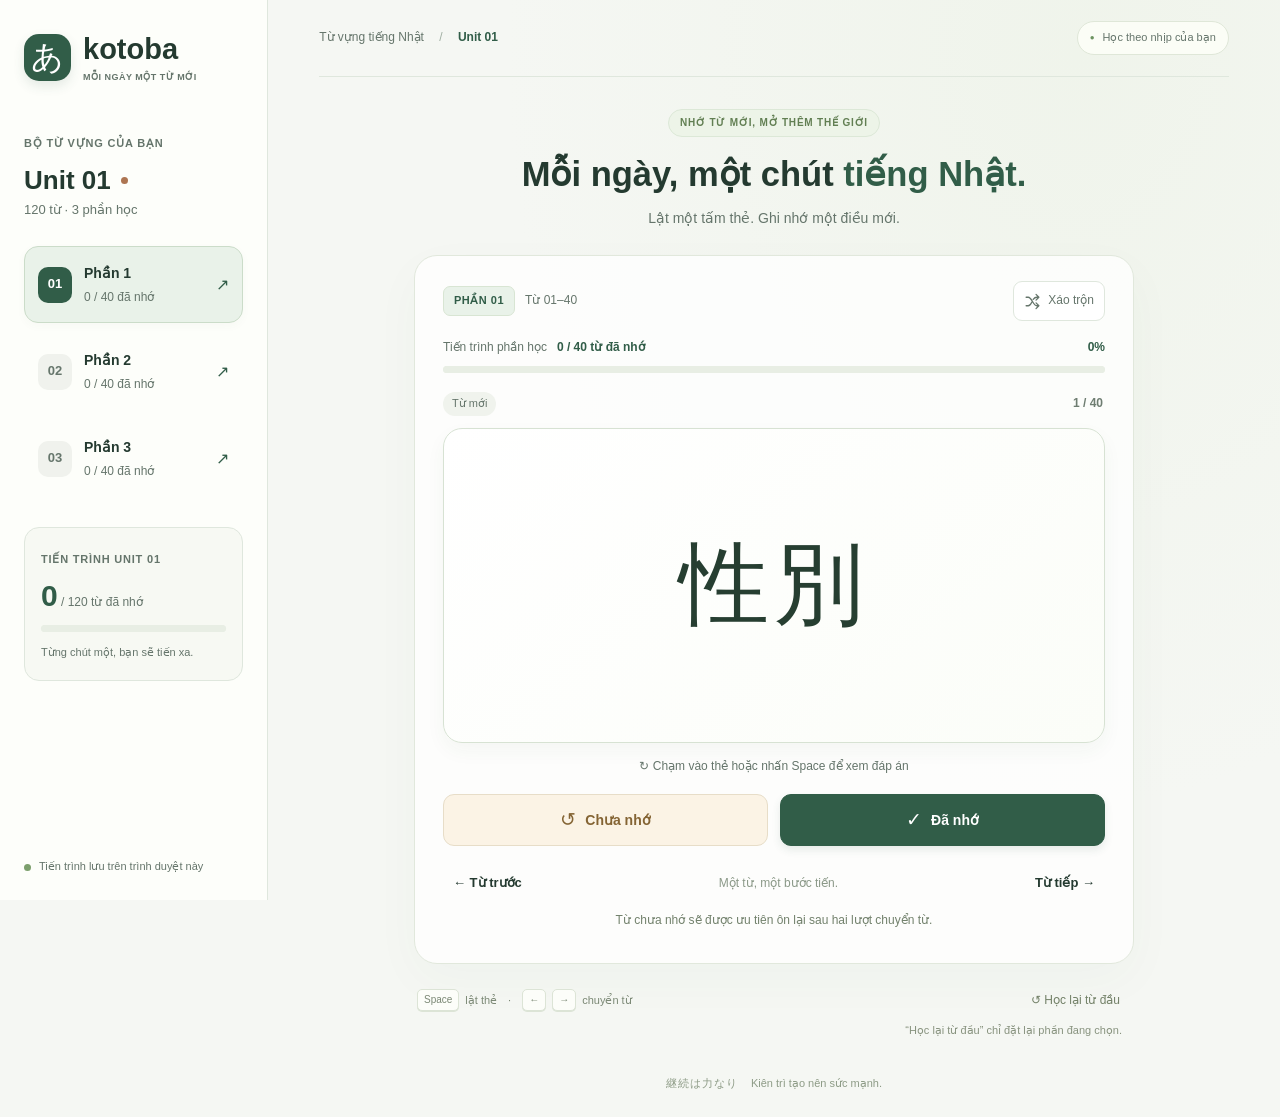
==== flashcard/index.html @ 6579798c "update" ====
<!DOCTYPE html>
<html lang="vi">
<head>
  <meta charset="UTF-8">
  <meta name="viewport" content="width=device-width, initial-scale=1.0">
  <meta name="description" content="Học 120 từ vựng tiếng Nhật Unit 01 bằng flashcard. Lật thẻ, ôn từ chưa nhớ và lưu tiến trình ngay trên trình duyệt.">
  <title>Kotoba — Flashcard tiếng Nhật · Unit 01</title>
  <link rel="icon" type="image/svg+xml" href="data:image/svg+xml,%3Csvg xmlns='http://www.w3.org/2000/svg' viewBox='0 0 64 64'%3E%3Crect width='64' height='64' rx='18' fill='%233a5848'/%3E%3Ctext x='32' y='44' text-anchor='middle' font-size='40' fill='%23fff'%3Eあ%3C/text%3E%3C/svg%3E">
  <link rel="stylesheet" href="style.css">
  <!-- defer chờ HTML được đọc xong mới chạy JavaScript. -->
  <script src="script.js" defer></script>
</head>
<body>
  <aside class="sidebar" aria-label="Danh sách phần học">
    <a class="brand" href="index.html" aria-label="Kotoba — Trang học từ vựng">
      <span class="brand-mark" lang="ja">あ</span>
      <span>kotoba<span class="brand-subtitle">MỖI NGÀY MỘT TỪ MỚI</span></span>
    </a>
    <div class="course-heading"><span class="eyebrow">BỘ TỪ VỰNG CỦA BẠN</span><h2>Unit 01 <span class="unit-dot"></span></h2><p id="course-description">120 từ · 3 phần học</p></div>
    <!-- Các nút chọn phần được tạo từ vocabulary trong script.js. -->
    <nav id="part-list" class="part-list" aria-label="Chọn phần học"></nav>
    <div class="unit-summary">
      <span class="eyebrow">TIẾN TRÌNH UNIT 01</span>
      <p><strong id="unit-known">0</strong><span id="unit-total"> / 120 từ đã nhớ</span></p>
      <progress id="unit-progress" max="120" value="0" aria-label="Tiến trình toàn Unit 01"></progress>
      <span class="small-note">Từng chút một, bạn sẽ tiến xa.</span>
    </div>
    <div class="sidebar-bottom"><span class="save-dot" aria-hidden="true"></span><span id="storage-status">Tiến trình lưu trên trình duyệt này</span></div>
  </aside>

  <main class="main">
    <header class="topbar"><span class="breadcrumb">Từ vựng tiếng Nhật <span>/</span> <strong>Unit 01</strong></span><span class="local-badge"><span aria-hidden="true">●</span> Học theo nhịp của bạn</span></header>
    <section class="study" aria-labelledby="study-title">
      <div class="study-heading"><span class="eyebrow">NHỚ TỪ MỚI, MỞ THÊM THẾ GIỚI</span><h1 id="study-title">Mỗi ngày, một chút <span>tiếng Nhật.</span></h1><p>Lật một tấm thẻ. Ghi nhớ một điều mới.</p></div>
      <div class="study-panel">
        <div class="lesson-toolbar"><div><span id="part-label" class="part-tag">PHẦN 01</span><span id="part-range" class="range-label">Từ 01–40</span></div><button id="shuffle" class="text-button" type="button"><svg aria-hidden="true" viewBox="0 0 24 24" fill="none" stroke="currentColor" stroke-width="1.8" stroke-linecap="round" stroke-linejoin="round"><path d="M3 6h3c5 0 7 12 12 12h3M17 14l4 4-4 4M3 18h3c2 0 3.5-2 5-5M13 9c1.5-2 3-3 5-3h3M17 2l4 4-4 4"/></svg> Xáo trộn</button></div>
        <div class="progress-label"><span>Tiến trình phần học <strong id="known-count">0 / 40 từ đã nhớ</strong></span><span id="progress-percent">0%</span></div>
        <progress id="part-progress" max="40" value="0" aria-label="Tiến trình phần đang học"></progress>

        <div class="card-meta"><span id="word-status">Từ mới</span><span id="counter">1 / 40</span></div>
        <!-- Hai mặt nằm chồng lên nhau. CSS xoay phần bên trong để lật thẻ. -->
        <button id="flashcard" class="flashcard" type="button" aria-label="Lật thẻ để xem Hán-Việt, nghĩa từng chữ Kanji, Hiragana và nghĩa của từ" aria-pressed="false" aria-describedby="flip-hint">
          <span class="card-inner">
            <span id="card-front" class="card-face card-front"><span id="kanji" class="kanji" lang="ja">性別</span></span>
            <span id="card-back" class="card-face card-back" aria-hidden="true"><span class="han-viet-label">HÁN-VIỆT · NGHĨA TỪNG CHỮ</span><span id="han-viet" class="han-viet">TÍNH BIỆT</span><span id="kanji-meaning" class="kanji-meaning">性 (tính): tính chất, bản tính · 別 (biệt): phân biệt, khác nhau</span><span id="hiragana" class="hiragana" lang="ja">せいべつ</span><span class="answer-divider"></span><span id="meaning" class="meaning">Giới tính</span></span>
          </span>
        </button>
        <p id="flip-hint" class="flip-hint"><span aria-hidden="true">↻</span> Chạm vào thẻ hoặc nhấn Space để xem đáp án</p>

        <div class="rating-buttons"><button id="not-known" class="rating-button not-known" type="button"><span aria-hidden="true">↺</span> Chưa nhớ</button><button id="known" class="rating-button known" type="button"><span aria-hidden="true">✓</span> Đã nhớ</button></div>
        <div class="navigation"><button id="previous" class="nav-button" type="button">← Từ trước</button><span class="nav-caption">Một từ, một bước tiến.</span><button id="next" class="nav-button" type="button">Từ tiếp →</button></div>
        <p id="feedback" class="feedback" role="status" aria-live="polite">Từ chưa nhớ sẽ được ưu tiên ôn lại sau hai lượt chuyển từ.</p>
      </div>
      <div class="study-footer"><span class="keyboard-hints"><kbd>Space</kbd> lật thẻ <span>·</span> <kbd>←</kbd> <kbd>→</kbd> chuyển từ</span><button id="reset" class="text-button reset-button" type="button">↺ Học lại từ đầu</button></div>
      <p class="reset-note">“Học lại từ đầu” chỉ đặt lại phần đang chọn.</p>
    </section>
    <footer class="page-footer"><span lang="ja">継続は力なり</span><span>Kiên trì tạo nên sức mạnh.</span></footer>
  </main>
</body>
</html>
---- flashcard/style.css ----
/* Font hệ thống hỗ trợ tiếng Việt. Không tải thư viện hay font bên ngoài. */
:root {
  --paper: #f5f7f3;
  --white: #ffffff;
  --ink: #243a30;
  --muted: #65756b;
  --green: #315d48;
  --green-light: #e9f2e9;
  --line: #dfe7dd;
  --accent: #ad7551;
  --sidebar-width: 268px;
  --font-ui: "Segoe UI", Arial, "Helvetica Neue", sans-serif;
}
* { box-sizing: border-box; }
html { -webkit-text-size-adjust: 100%; }
body { margin: 0; color: var(--ink); background: var(--paper); font-family: var(--font-ui); font-size: 14px; line-height: 1.6; }
button, a { -webkit-tap-highlight-color: transparent; touch-action: manipulation; }
button { font: inherit; cursor: pointer; color: inherit; }
button:focus-visible, a:focus-visible { outline: 3px solid #82ac84; outline-offset: 4px; }
button:disabled { opacity: .4; cursor: default; }
button, progress { transition: background .2s, border-color .2s, box-shadow .2s, transform .2s; }
.sidebar { position: fixed; inset: 0 auto 0 0; z-index: 2; width: var(--sidebar-width); padding: 32px 24px 24px; display: flex; flex-direction: column; background: #fdfefa; border-right: 1px solid var(--line); overflow-y: auto; }
.brand { display: flex; align-items: center; gap: 12px; text-decoration: none; color: var(--ink); font-size: 29px; font-weight: 750; line-height: 1.2; }
.brand-mark { display: grid; place-items: center; flex-shrink: 0; width: 47px; height: 47px; background: var(--green); color: #fff; border-radius: 15px; font-family: "Yu Gothic", "Meiryo", sans-serif; font-size: 32px; font-weight: 400; box-shadow: 0 5px 12px #315d481f; }
.brand-subtitle { display: block; margin-top: 5px; color: var(--muted); font-size: 9px; font-weight: 600; letter-spacing: .5px; }
.course-heading { margin-top: 48px; }
.eyebrow { color: var(--muted); font-size: 11px; font-weight: 650; letter-spacing: .8px; }
h2 { display: flex; align-items: center; gap: 10px; margin: 9px 0 2px; font-size: 26px; line-height: 1.4; }
.unit-dot { width: 7px; height: 7px; border-radius: 50%; background: var(--accent); }
.course-heading p { margin: 0; color: var(--muted); font-size: 13px; }
.part-list { display: grid; gap: 10px; margin-top: 25px; }
.part-button { display: flex; align-items: center; gap: 12px; width: 100%; min-height: 77px; padding: 13px; border: 1px solid transparent; border-radius: 14px; text-align: left; background: transparent; }
.part-button:hover { background: #f0f5ed; }
.part-button.active { background: var(--green-light); border-color: #cbdcc9; box-shadow: 0 3px 10px #315d4808; }
.part-number { display: grid; place-items: center; flex-shrink: 0; width: 34px; height: 36px; background: #f0f2ed; border-radius: 10px; color: #66766c; font-size: 13px; font-weight: 650; }
.active .part-number { background: var(--green); color: #fff; }
.part-copy { flex: 1; min-width: 0; }
.part-title { display: block; font-size: 14px; font-weight: 700; }
.part-detail { display: block; margin-top: 3px; color: var(--muted); font-size: 12px; }
.part-indicator { font-size: 16px; color: var(--green); }
.unit-summary { margin-top: 30px; padding: 19px 16px; border: 1px solid var(--line); border-radius: 15px; background: #f7f9f3; }
.unit-summary p { margin: 9px 0 13px; color: var(--muted); font-size: 12px; }
.unit-summary strong { color: var(--green); font-size: 30px; font-weight: 750; line-height: 1.1; }
.small-note { display: block; margin-top: 12px; color: var(--muted); font-size: 11px; }
.sidebar-bottom { display: flex; align-items: center; gap: 8px; margin-top: auto; padding-top: 28px; font-size: 11px; color: var(--muted); }
.save-dot { width: 7px; height: 7px; flex-shrink: 0; border-radius: 50%; background: #7c9f6c; }
.main { display: flex; flex-direction: column; min-height: 100svh; margin-left: var(--sidebar-width); padding: 0 clamp(24px, 4vw, 64px); background: radial-gradient(ellipse at 80% 5%, #eaf1e380, transparent 50%); }
.topbar { display: flex; align-items: center; justify-content: space-between; gap: 16px; min-height: 77px; border-bottom: 1px solid var(--line); font-size: 12px; color: var(--muted); }
.breadcrumb span { padding: 0 12px; color: #a0afa2; }
.breadcrumb strong { color: var(--green); font-weight: 650; }
.local-badge { display: flex; align-items: center; gap: 8px; padding: 7px 12px; border: 1px solid #dfe7d8; border-radius: 30px; background: #fbfdf6; font-size: 11px; }
.local-badge span { color: #6c9360; font-size: 8px; }
.study { width: min(100%, 720px); margin: auto; padding: 32px 0 20px; }
.study-heading { margin-bottom: 26px; text-align: center; }
.study-heading > .eyebrow { display: inline-block; padding: 5px 11px; border: 1px solid #dce8d7; border-radius: 25px; color: #627f53; background: #edf4e8; font-size: 10px; }
/* Tiêu đề dùng cùng font tiếng Việt với nội dung, không ép khoảng cách âm. */
h1 { margin: 14px 0 9px; font-family: var(--font-ui); font-size: clamp(27px, 2.7vw, 38px); font-weight: 750; line-height: 1.35; letter-spacing: normal; text-wrap: balance; }
h1 span { color: var(--green); white-space: nowrap; }
.study-heading p { margin: 0; color: var(--muted); font-size: 14px; }
.study-panel { padding: 25px 28px 16px; border: 1px solid #e1e8dc; border-radius: 23px; background: #ffffffc9; box-shadow: 0 16px 50px #2c513b08; }
.lesson-toolbar, .progress-label, .card-meta, .navigation, .study-footer { display: flex; align-items: center; justify-content: space-between; gap: 12px; }
.lesson-toolbar { margin-bottom: 17px; flex-wrap: wrap; }
.lesson-toolbar > div { display: flex; align-items: center; gap: 10px; }
.part-tag { padding: 5px 10px; background: var(--green-light); border: 1px solid #d8e5d3; border-radius: 7px; color: var(--green); font-size: 11px; font-weight: 750; letter-spacing: .5px; }
.range-label { color: var(--muted); font-size: 12px; }
.text-button { display: inline-flex; align-items: center; justify-content: center; gap: 7px; min-height: 40px; padding: 7px 10px; border: 1px solid transparent; border-radius: 9px; background: transparent; color: var(--muted); font-size: 12px; }
.text-button:hover { background: #edf3e8; color: var(--green); }
#shuffle { border-color: var(--line); background: #fff; }
#shuffle:hover { background: #f1f6ee; }
#shuffle svg { width: 17px; height: 17px; }
.progress-label { margin-bottom: 9px; font-size: 12px; color: var(--muted); }
.progress-label > span:first-child { display: flex; flex-wrap: wrap; align-items: baseline; gap: 4px 10px; }
.progress-label strong { color: var(--green); font-weight: 650; }
#progress-percent { flex-shrink: 0; font-weight: 700; font-variant-numeric: tabular-nums; color: var(--green); }
progress { display: block; width: 100%; height: 7px; border: 0; border-radius: 20px; overflow: hidden; background: #e8eee4; accent-color: #709a67; }
progress::-webkit-progress-bar { border-radius: 20px; background: #e8eee4; }
progress::-webkit-progress-value { border-radius: 20px; background: #709a67; transition: width .25s; }
progress::-moz-progress-bar { border-radius: 20px; background: #709a67; }
.card-meta { margin: 19px 0 12px; font-size: 12px; color: var(--muted); }
#word-status { padding: 3px 9px; border-radius: 20px; background: #f0f3ed; font-size: 11px; }
#word-status[data-status="known"] { color: var(--green); background: #e7f1e5; }
#word-status[data-status="missed"] { color: #8e6335; background: #fbf1e4; }
#counter { padding-right: 2px; color: #6e7d71; font-weight: 650; font-variant-numeric: tabular-nums; }
/* Hai mặt chung một ô grid: nội dung dài tự tăng chiều cao, không bị cắt. */
.flashcard { display: block; width: 100%; min-height: 315px; height: auto; padding: 0; border: 0; border-radius: 19px; background: transparent; perspective: 1400px; }
.card-inner { display: grid; min-height: inherit; width: 100%; transform-style: preserve-3d; transition: transform .6s cubic-bezier(.2,.7,.2,1); }
.flashcard.is-flipped .card-inner { transform: rotateY(180deg); }
.flashcard.no-animation .card-inner { transition: none; }
.card-face { grid-area: 1 / 1; position: relative; display: flex; flex-direction: column; align-items: center; justify-content: center; min-width: 0; min-height: inherit; padding: 25px; border: 1px solid #d7e2d3; border-radius: 19px; background: linear-gradient(140deg, #fff, #fbfdf8); box-shadow: 0 8px 20px #3558390b; backface-visibility: hidden; -webkit-backface-visibility: hidden; }
.card-back { transform: rotateY(180deg); background: linear-gradient(140deg, #f5f9ee, #eef4e8); }
.kanji { max-width: 100%; font-family: "Yu Mincho", "Hiragino Mincho ProN", "MS Mincho", serif; font-size: clamp(76px, 7vw, 106px); line-height: 1.35; letter-spacing: .06em; overflow-wrap: anywhere; color: #263e31; }
.kanji.long-word { font-size: clamp(40px, 5.4vw, 68px); letter-spacing: .02em; }
.han-viet-label { margin-bottom: 7px; color: #708465; font-size: 10px; font-weight: 650; letter-spacing: .7px; }
.han-viet { max-width: 100%; margin-bottom: 10px; color: var(--green); font-size: 21px; line-height: 1.5; font-weight: 700; overflow-wrap: anywhere; }
.kanji-meaning { max-width: 100%; margin-bottom: 17px; color: #586e51; text-align: center; font-size: 13px; line-height: 1.8; overflow-wrap: anywhere; }
.hiragana { max-width: 100%; font-family: "Yu Gothic", "Meiryo", sans-serif; font-size: clamp(27px, 3vw, 36px); line-height: 1.5; color: #283f30; overflow-wrap: anywhere; }
.answer-divider { width: 40px; height: 2px; flex-shrink: 0; margin: 13px 0; border-radius: 5px; background: #c2d5b4; }
.meaning { max-width: 100%; text-align: center; font-size: 19px; line-height: 1.65; overflow-wrap: anywhere; }
.flip-hint { margin: 14px 0 18px; text-align: center; color: var(--muted); font-size: 12px; }
.flip-hint span { margin-right: 5px; }
.rating-buttons { display: grid; grid-template-columns: repeat(2, minmax(0, 1fr)); gap: 12px; }
.rating-button { display: flex; align-items: center; justify-content: center; gap: 9px; min-height: 52px; padding: 10px; border: 1px solid #e7ddc8; border-radius: 11px; font-size: 14px; font-weight: 650; }
.rating-button span { font-size: 19px; font-weight: 400; }
.not-known { color: #846434; background: #fbf3e5; }
.known { color: #fff; background: var(--green); border-color: var(--green); box-shadow: 0 4px 9px #315d481c; }
.not-known:hover { background: #f5e8d0; }
.known:hover { background: #244b38; }
.navigation { margin-top: 15px; }
.nav-button { min-height: 44px; padding: 7px 9px; border: 1px solid transparent; border-radius: 9px; background: transparent; font-size: 13px; font-weight: 600; }
.nav-button:hover:enabled { background: #edf3e8; }
.nav-caption { color: #8b9988; font-size: 12px; }
.feedback { min-height: 36px; margin: 6px 0 0; text-align: center; color: #72816c; font-size: 12px; line-height: 1.65; }
.study-footer { margin-top: 16px; padding: 0 3px; }
.keyboard-hints { display: flex; align-items: center; gap: 6px; color: #7b8875; font-size: 11px; }
.keyboard-hints > span { margin: 0 5px; }
kbd { padding: 2px 6px; border: 1px solid #dce4d6; border-radius: 5px; background: #fcfdf9; font-family: var(--font-ui); font-size: 10px; box-shadow: 0 1px 0 #dce4d6; }
.reset-button { color: #738168; }
.reset-note { margin: 2px 12px 0; text-align: right; color: #88937f; font-size: 11px; }
.page-footer { display: flex; flex-wrap: wrap; justify-content: center; gap: 6px 13px; padding: 15px 0 24px; color: #8d9b86; font-size: 11px; }
.page-footer span[lang="ja"] { letter-spacing: 1px; }
/* Màn hình vừa: thu gọn thanh bên để dành diện tích cho flashcard. */
@media (min-width: 981px) and (max-width: 1200px) {
  :root { --sidebar-width: 230px; }
  .sidebar { padding: 27px 18px; }
  .main { padding-inline: 28px; }
  .local-badge { display: none; }
  .study-panel { padding-inline: 23px; }
  h1 { font-size: 31px; }
}
/* Máy tính bảng và điện thoại: các phần học nằm ngang phía trên nội dung. */
@media (max-width: 980px) {
  .sidebar { position: static; width: 100%; padding: 20px 28px; border-right: 0; border-bottom: 1px solid var(--line); display: grid; grid-template-columns: minmax(0, 1fr) auto; gap: 14px 20px; overflow: visible; }
  .brand { font-size: 27px; }
  .brand-mark { width: 42px; height: 42px; font-size: 29px; border-radius: 12px; }
  .course-heading { margin: 0; align-self: center; text-align: right; }
  .course-heading .eyebrow { display: none; }
  h2 { justify-content: flex-end; margin: 0; font-size: 18px; }
  .course-heading p { font-size: 12px; }
  .part-list { grid-column: 1 / -1; grid-template-columns: repeat(3, minmax(0, 1fr)); gap: 10px; margin: 0; }
  .part-button { min-height: 64px; padding: 10px 14px; border-color: #e5ebe0; background: #f7f9f3; }
  .part-button.active { background: #eaf3e7; }
  .unit-summary { grid-column: 1 / -1; display: flex; align-items: center; gap: 16px; margin: 0; padding: 0; border: 0; background: transparent; }
  .unit-summary .eyebrow, .small-note { display: none; }
  .unit-summary p { margin: 0; white-space: nowrap; }
  .unit-summary strong { font-size: 16px; }
  .unit-summary progress { flex: 1; min-width: 0; }
  .sidebar-bottom { display: none; margin: 0; padding: 0; grid-column: 1 / -1; }
  body.storage-unavailable .sidebar-bottom { display: flex; }
  .main { margin-left: 0; min-height: auto; padding-inline: 28px; }
  .topbar { display: none; }
  .study { padding-top: 27px; }
  h1 { font-size: clamp(28px, 4.1vw, 36px); }
}
@media (max-width: 600px) {
  .sidebar { padding: 15px 16px; gap: 12px; }
  .brand { gap: 8px; font-size: 25px; }
  .brand-mark { width: 37px; height: 39px; font-size: 26px; }
  .brand-subtitle { font-size: 8px; margin-top: 3px; }
  h2 { font-size: 16px; }
  .course-heading p { font-size: 10px; }
  .part-list { gap: 7px; }
  .part-button { min-height: 59px; padding: 9px 8px; gap: 7px; border-radius: 10px; }
  .part-number { width: 24px; height: 30px; border-radius: 7px; font-size: 11px; }
  .part-title { font-size: 12px; }
  .part-detail { font-size: 10px; margin-top: 1px; }
  .part-indicator { display: none; }
  .unit-summary { gap: 10px; }
  .unit-summary p { font-size: 11px; }
  .main { padding-inline: 14px; }
  .study { padding-top: 22px; }
  .study-heading { margin-bottom: 20px; padding: 0 5px; }
  .study-heading > .eyebrow { font-size: 9px; letter-spacing: .3px; }
  h1 { max-width: 23ch; margin: 12px auto 7px; font-size: clamp(25px, 6.2vw, 31px); line-height: 1.35; }
  .study-heading p { font-size: 12px; }
  .study-panel { padding: 15px 14px 13px; border-radius: 18px; }
  .lesson-toolbar { margin-bottom: 14px; gap: 5px; }
  .lesson-toolbar > div { gap: 6px; }
  .part-tag { font-size: 10px; padding: 4px 7px; }
  .range-label { font-size: 11px; }
  .text-button { min-height: 42px; font-size: 11px; padding-inline: 8px; }
  .progress-label { font-size: 11px; gap: 8px; }
  .progress-label > span:first-child { gap: 2px 6px; }
  .card-meta { margin-top: 16px; }
  .flashcard { min-height: 320px; }
  .card-face { padding: 22px 17px; border-radius: 15px; }
  .kanji { font-size: clamp(70px, 20vw, 90px); }
  .kanji.long-word { font-size: clamp(33px, 9vw, 54px); }
  .han-viet-label { font-size: 9px; letter-spacing: .4px; }
  .han-viet { font-size: 19px; }
  .kanji-meaning { font-size: 12px; line-height: 1.8; margin-bottom: 14px; }
  .hiragana { font-size: clamp(24px, 6.5vw, 30px); }
  .meaning { font-size: 17px; }
  .flip-hint { margin: 12px 0 15px; font-size: 11px; }
  .rating-buttons { gap: 9px; }
  .rating-button { min-height: 50px; font-size: 13px; }
  .navigation { margin-top: 12px; gap: 6px; }
  .nav-button { font-size: 12px; padding-inline: 5px; }
  .nav-caption { font-size: 10px; }
  .feedback { margin-top: 4px; font-size: 11px; }
  .study-footer { justify-content: center; margin-top: 10px; }
  .keyboard-hints { display: none; }
  .reset-note { text-align: center; margin: 0; font-size: 10px; }
  .page-footer { font-size: 10px; padding-top: 5px; }
}
@media (max-width: 360px) {
  .sidebar { padding-inline: 12px; }
  .brand { font-size: 22px; }
  .brand-subtitle { font-size: 7px; }
  .course-heading p { max-width: 94px; }
  .part-number { display: none; }
  .part-button { justify-content: center; text-align: center; }
  .main { padding-inline: 10px; }
  .study-panel { padding-inline: 12px; }
  .nav-caption { display: none; }
}
/* Màn hình ngang thấp: thanh bên có thể cuộn và trang vẫn cuộn bình thường. */
@media (min-width: 981px) and (max-height: 760px) {
  .course-heading { margin-top: 28px; }
  .unit-summary { margin-top: 20px; }
  .study { padding-top: 25px; }
  .study-heading { margin-bottom: 20px; }
}
@media (hover: hover) { .rating-button:hover { transform: translateY(-1px); } .flashcard:hover .card-face { border-color: #b9ceb2; } }
@media (prefers-reduced-motion: reduce) { *, *::before, *::after { transition: none !important; scroll-behavior: auto !important; } }
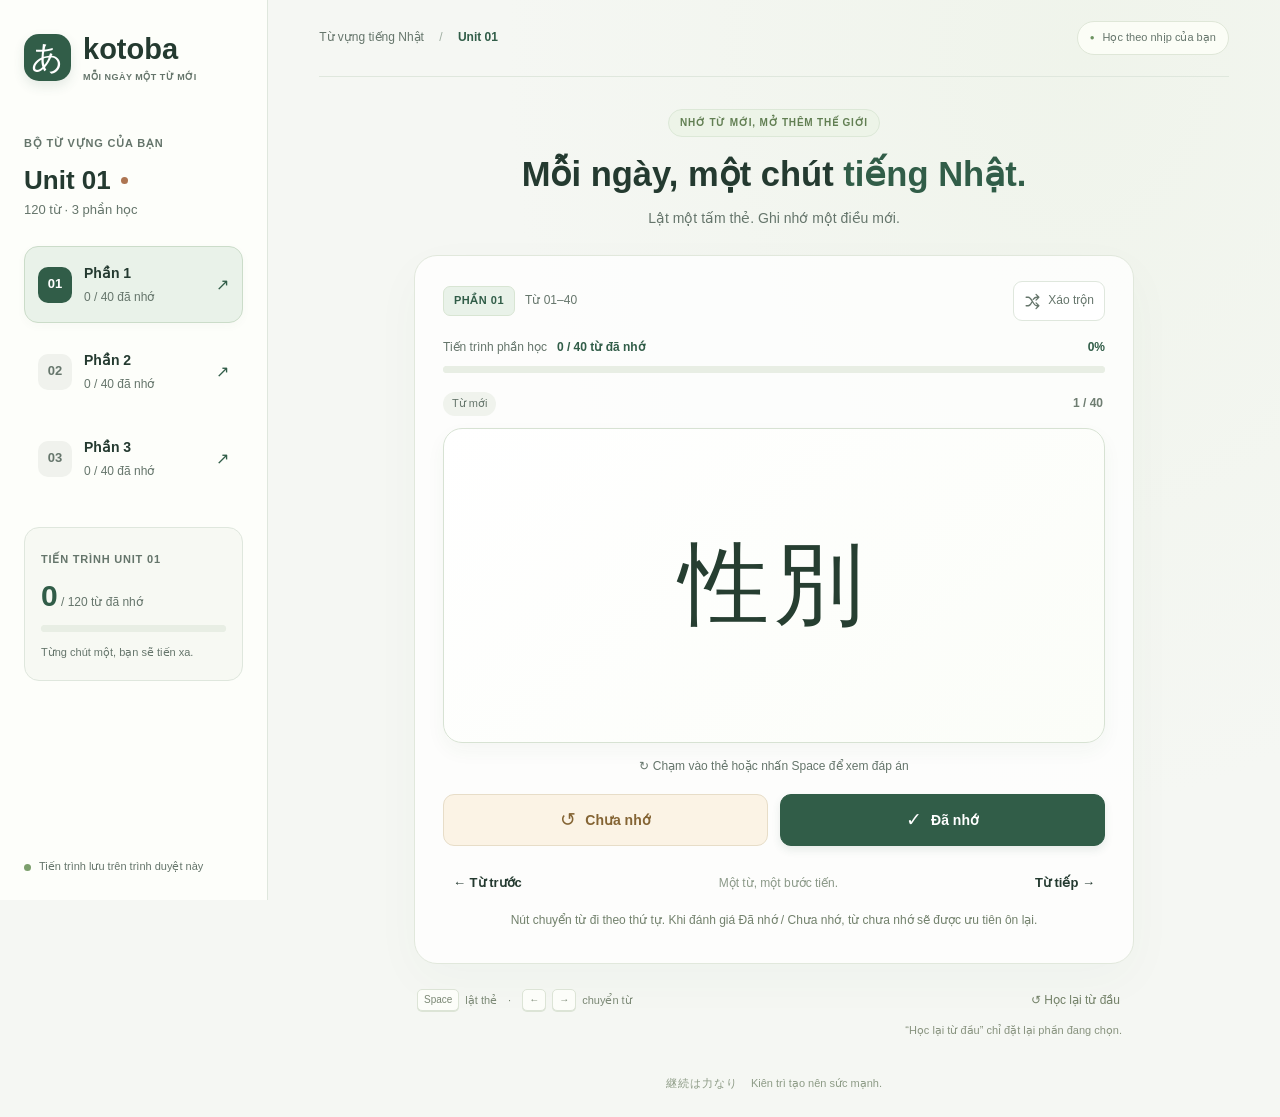
==== commit 0ad5d7e6: "fix flashcard" ====
--- a/flashcard/index.html
+++ b/flashcard/index.html
@@ -49,7 +49,7 @@
 
         <div class="rating-buttons"><button id="not-known" class="rating-button not-known" type="button"><span aria-hidden="true">↺</span> Chưa nhớ</button><button id="known" class="rating-button known" type="button"><span aria-hidden="true">✓</span> Đã nhớ</button></div>
         <div class="navigation"><button id="previous" class="nav-button" type="button">← Từ trước</button><span class="nav-caption">Một từ, một bước tiến.</span><button id="next" class="nav-button" type="button">Từ tiếp →</button></div>
-        <p id="feedback" class="feedback" role="status" aria-live="polite">Từ chưa nhớ sẽ được ưu tiên ôn lại sau hai lượt chuyển từ.</p>
+        <p id="feedback" class="feedback" role="status" aria-live="polite">Nút chuyển từ đi theo thứ tự. Khi đánh giá Đã nhớ / Chưa nhớ, từ chưa nhớ sẽ được ưu tiên ôn lại.</p>
       </div>
       <div class="study-footer"><span class="keyboard-hints"><kbd>Space</kbd> lật thẻ <span>·</span> <kbd>←</kbd> <kbd>→</kbd> chuyển từ</span><button id="reset" class="text-button reset-button" type="button">↺ Học lại từ đầu</button></div>
       <p class="reset-note">“Học lại từ đầu” chỉ đặt lại phần đang chọn.</p>
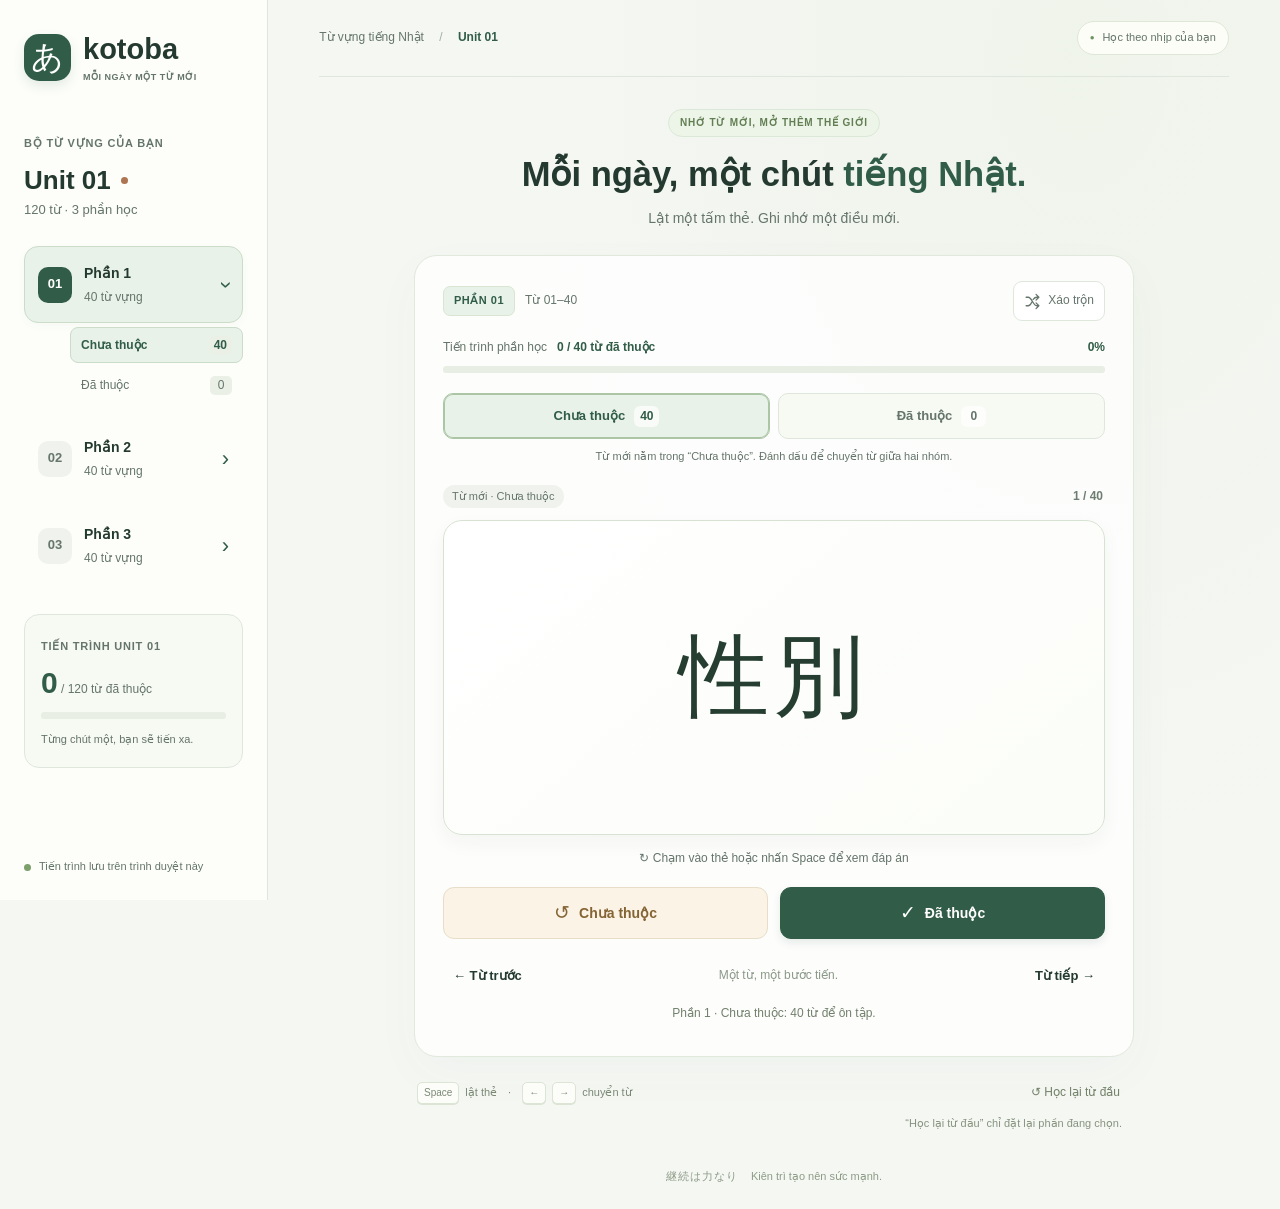
==== commit 60ff4cf2: "update" ====
--- a/flashcard/index.html
+++ b/flashcard/index.html
@@ -3,7 +3,7 @@
 <head>
   <meta charset="UTF-8">
   <meta name="viewport" content="width=device-width, initial-scale=1.0">
-  <meta name="description" content="Học 120 từ vựng tiếng Nhật Unit 01 bằng flashcard. Lật thẻ, ôn từ chưa nhớ và lưu tiến trình ngay trên trình duyệt.">
+  <meta name="description" content="Học 120 từ vựng tiếng Nhật Unit 01 bằng flashcard. Ôn riêng từ đã thuộc, chưa thuộc và lưu tiến trình ngay trên trình duyệt.">
   <title>Kotoba — Flashcard tiếng Nhật · Unit 01</title>
   <link rel="icon" type="image/svg+xml" href="data:image/svg+xml,%3Csvg xmlns='http://www.w3.org/2000/svg' viewBox='0 0 64 64'%3E%3Crect width='64' height='64' rx='18' fill='%233a5848'/%3E%3Ctext x='32' y='44' text-anchor='middle' font-size='40' fill='%23fff'%3Eあ%3C/text%3E%3C/svg%3E">
   <link rel="stylesheet" href="style.css">
@@ -21,7 +21,7 @@
     <nav id="part-list" class="part-list" aria-label="Chọn phần học"></nav>
     <div class="unit-summary">
       <span class="eyebrow">TIẾN TRÌNH UNIT 01</span>
-      <p><strong id="unit-known">0</strong><span id="unit-total"> / 120 từ đã nhớ</span></p>
+      <p><strong id="unit-known">0</strong><span id="unit-total"> / 120 từ đã thuộc</span></p>
       <progress id="unit-progress" max="120" value="0" aria-label="Tiến trình toàn Unit 01"></progress>
       <span class="small-note">Từng chút một, bạn sẽ tiến xa.</span>
     </div>
@@ -34,9 +34,16 @@
       <div class="study-heading"><span class="eyebrow">NHỚ TỪ MỚI, MỞ THÊM THẾ GIỚI</span><h1 id="study-title">Mỗi ngày, một chút <span>tiếng Nhật.</span></h1><p>Lật một tấm thẻ. Ghi nhớ một điều mới.</p></div>
       <div class="study-panel">
         <div class="lesson-toolbar"><div><span id="part-label" class="part-tag">PHẦN 01</span><span id="part-range" class="range-label">Từ 01–40</span></div><button id="shuffle" class="text-button" type="button"><svg aria-hidden="true" viewBox="0 0 24 24" fill="none" stroke="currentColor" stroke-width="1.8" stroke-linecap="round" stroke-linejoin="round"><path d="M3 6h3c5 0 7 12 12 12h3M17 14l4 4-4 4M3 18h3c2 0 3.5-2 5-5M13 9c1.5-2 3-3 5-3h3M17 2l4 4-4 4"/></svg> Xáo trộn</button></div>
-        <div class="progress-label"><span>Tiến trình phần học <strong id="known-count">0 / 40 từ đã nhớ</strong></span><span id="progress-percent">0%</span></div>
+        <div class="progress-label"><span>Tiến trình phần học <strong id="known-count">0 / 40 từ đã thuộc</strong></span><span id="progress-percent">0%</span></div>
         <progress id="part-progress" max="40" value="0" aria-label="Tiến trình phần đang học"></progress>
 
+        <div class="review-groups" role="group" aria-label="Chọn nhóm từ để ôn tập">
+          <button id="review-missed" class="review-group" type="button" aria-pressed="true" aria-controls="study-cards empty-group">Chưa thuộc <span id="missed-count">40</span></button>
+          <button id="review-known" class="review-group" type="button" aria-pressed="false" aria-controls="study-cards empty-group">Đã thuộc <span id="review-known-count">0</span></button>
+        </div>
+        <p class="group-note">Từ mới nằm trong “Chưa thuộc”. Đánh dấu để chuyển từ giữa hai nhóm.</p>
+        <div id="empty-group" class="empty-group" hidden><strong id="empty-title"></strong><p id="empty-description"></p><button id="switch-group" class="text-button" type="button"></button></div>
+        <div id="study-cards">
         <div class="card-meta"><span id="word-status">Từ mới</span><span id="counter">1 / 40</span></div>
         <!-- Hai mặt nằm chồng lên nhau. CSS xoay phần bên trong để lật thẻ. -->
         <button id="flashcard" class="flashcard" type="button" aria-label="Lật thẻ để xem Hán-Việt, nghĩa từng chữ Kanji, Hiragana và nghĩa của từ" aria-pressed="false" aria-describedby="flip-hint">
@@ -47,9 +54,10 @@
         </button>
         <p id="flip-hint" class="flip-hint"><span aria-hidden="true">↻</span> Chạm vào thẻ hoặc nhấn Space để xem đáp án</p>
 
-        <div class="rating-buttons"><button id="not-known" class="rating-button not-known" type="button"><span aria-hidden="true">↺</span> Chưa nhớ</button><button id="known" class="rating-button known" type="button"><span aria-hidden="true">✓</span> Đã nhớ</button></div>
+        <div class="rating-buttons"><button id="not-known" class="rating-button not-known" type="button"><span aria-hidden="true">↺</span> Chưa thuộc</button><button id="known" class="rating-button known" type="button"><span aria-hidden="true">✓</span> Đã thuộc</button></div>
         <div class="navigation"><button id="previous" class="nav-button" type="button">← Từ trước</button><span class="nav-caption">Một từ, một bước tiến.</span><button id="next" class="nav-button" type="button">Từ tiếp →</button></div>
-        <p id="feedback" class="feedback" role="status" aria-live="polite">Nút chuyển từ đi theo thứ tự. Khi đánh giá Đã nhớ / Chưa nhớ, từ chưa nhớ sẽ được ưu tiên ôn lại.</p>
+        </div>
+        <p id="feedback" class="feedback" role="status" aria-live="polite">Đang ôn nhóm Chưa thuộc. Chọn Đã thuộc để ôn lại những từ bạn đã nhớ.</p>
       </div>
       <div class="study-footer"><span class="keyboard-hints"><kbd>Space</kbd> lật thẻ <span>·</span> <kbd>←</kbd> <kbd>→</kbd> chuyển từ</span><button id="reset" class="text-button reset-button" type="button">↺ Học lại từ đầu</button></div>
       <p class="reset-note">“Học lại từ đầu” chỉ đặt lại phần đang chọn.</p>
--- a/flashcard/style.css
+++ b/flashcard/style.css
@@ -12,6 +12,7 @@
   --font-ui: "Segoe UI", Arial, "Helvetica Neue", sans-serif;
 }
 * { box-sizing: border-box; }
+[hidden] { display: none !important; }
 html { -webkit-text-size-adjust: 100%; }
 body { margin: 0; color: var(--ink); background: var(--paper); font-family: var(--font-ui); font-size: 14px; line-height: 1.6; }
 button, a { -webkit-tap-highlight-color: transparent; touch-action: manipulation; }
@@ -28,7 +29,13 @@
 h2 { display: flex; align-items: center; gap: 10px; margin: 9px 0 2px; font-size: 26px; line-height: 1.4; }
 .unit-dot { width: 7px; height: 7px; border-radius: 50%; background: var(--accent); }
 .course-heading p { margin: 0; color: var(--muted); font-size: 13px; }
-.part-list { display: grid; gap: 10px; margin-top: 25px; }
+.part-list { display: grid; align-items: start; gap: 10px; margin-top: 25px; }
+.part-section { min-width: 0; }
+.part-groups { display: grid; gap: 4px; margin: 4px 0 7px 46px; }
+.part-group { display: flex; align-items: center; justify-content: space-between; gap: 6px; min-height: 36px; padding: 6px 10px; border: 1px solid transparent; border-radius: 8px; background: transparent; color: var(--muted); font-size: 12px; text-align: left; }
+.part-group:hover { background: #f0f5ed; }
+.part-group.active { color: var(--green); border-color: #cbdcc9; background: var(--green-light); font-weight: 650; }
+.group-count { min-width: 22px; padding: 0 5px; border-radius: 5px; background: #eaf0e6; text-align: center; font-variant-numeric: tabular-nums; }
 .part-button { display: flex; align-items: center; gap: 12px; width: 100%; min-height: 77px; padding: 13px; border: 1px solid transparent; border-radius: 14px; text-align: left; background: transparent; }
 .part-button:hover { background: #f0f5ed; }
 .part-button.active { background: var(--green-light); border-color: #cbdcc9; box-shadow: 0 3px 10px #315d4808; }
@@ -37,7 +44,8 @@
 .part-copy { flex: 1; min-width: 0; }
 .part-title { display: block; font-size: 14px; font-weight: 700; }
 .part-detail { display: block; margin-top: 3px; color: var(--muted); font-size: 12px; }
-.part-indicator { font-size: 16px; color: var(--green); }
+.part-indicator { display: inline-block; flex-shrink: 0; font-size: 22px; line-height: 1; color: var(--green); transition: transform .2s; }
+.part-button[aria-expanded="true"] .part-indicator { transform: rotate(90deg); }
 .unit-summary { margin-top: 30px; padding: 19px 16px; border: 1px solid var(--line); border-radius: 15px; background: #f7f9f3; }
 .unit-summary p { margin: 9px 0 13px; color: var(--muted); font-size: 12px; }
 .unit-summary strong { color: var(--green); font-size: 30px; font-weight: 750; line-height: 1.1; }
@@ -77,6 +85,16 @@
 progress::-webkit-progress-value { border-radius: 20px; background: #709a67; transition: width .25s; }
 progress::-moz-progress-bar { border-radius: 20px; background: #709a67; }
 .card-meta { margin: 19px 0 12px; font-size: 12px; color: var(--muted); }
+.review-groups { display: grid; grid-template-columns: repeat(2, minmax(0, 1fr)); gap: 8px; margin-top: 20px; }
+.review-group { display: flex; align-items: center; justify-content: center; gap: 9px; min-height: 46px; padding: 8px; border: 1px solid var(--line); border-radius: 10px; background: #f7f9f3; color: var(--muted); font-size: 13px; font-weight: 650; }
+.review-group:hover { background: #edf3e8; }
+.review-group.active { background: var(--green-light); color: var(--green); border-color: #abc5a5; box-shadow: inset 0 0 0 1px #abc5a5; }
+.review-group span { min-width: 25px; padding: 1px 6px; border-radius: 6px; background: #ffffffb3; font-size: 12px; font-variant-numeric: tabular-nums; }
+.group-note { margin: 9px 0 0; color: var(--muted); text-align: center; font-size: 11px; }
+.empty-group { display: flex; flex-direction: column; justify-content: center; align-items: center; min-height: 315px; padding: 28px 16px; text-align: center; }
+.empty-group strong { color: var(--green); font-size: 22px; line-height: 1.4; }
+.empty-group p { max-width: 38ch; color: var(--muted); font-size: 13px; }
+.empty-group button { margin-top: 8px; border-color: var(--line); background: var(--green-light); color: var(--green); }
 #word-status { padding: 3px 9px; border-radius: 20px; background: #f0f3ed; font-size: 11px; }
 #word-status[data-status="known"] { color: var(--green); background: #e7f1e5; }
 #word-status[data-status="missed"] { color: #8e6335; background: #fbf1e4; }
@@ -139,6 +157,8 @@
   .part-list { grid-column: 1 / -1; grid-template-columns: repeat(3, minmax(0, 1fr)); gap: 10px; margin: 0; }
   .part-button { min-height: 64px; padding: 10px 14px; border-color: #e5ebe0; background: #f7f9f3; }
   .part-button.active { background: #eaf3e7; }
+  .part-groups { margin: 6px 0 0; }
+  .part-group { border-color: #e5ebe0; }
   .unit-summary { grid-column: 1 / -1; display: flex; align-items: center; gap: 16px; margin: 0; padding: 0; border: 0; background: transparent; }
   .unit-summary .eyebrow, .small-note { display: none; }
   .unit-summary p { margin: 0; white-space: nowrap; }
@@ -163,7 +183,12 @@
   .part-number { width: 24px; height: 30px; border-radius: 7px; font-size: 11px; }
   .part-title { font-size: 12px; }
   .part-detail { font-size: 10px; margin-top: 1px; }
-  .part-indicator { display: none; }
+  .part-group { min-height: 36px; padding: 5px 6px; font-size: 10px; }
+  .group-count { min-width: 18px; padding: 0 3px; }
+  .review-groups { gap: 7px; margin-top: 16px; }
+  .review-group { font-size: 12px; gap: 7px; }
+  .group-note { font-size: 10px; }
+  .part-indicator { font-size: 18px; }
   .unit-summary { gap: 10px; }
   .unit-summary p { font-size: 11px; }
   .main { padding-inline: 14px; }
